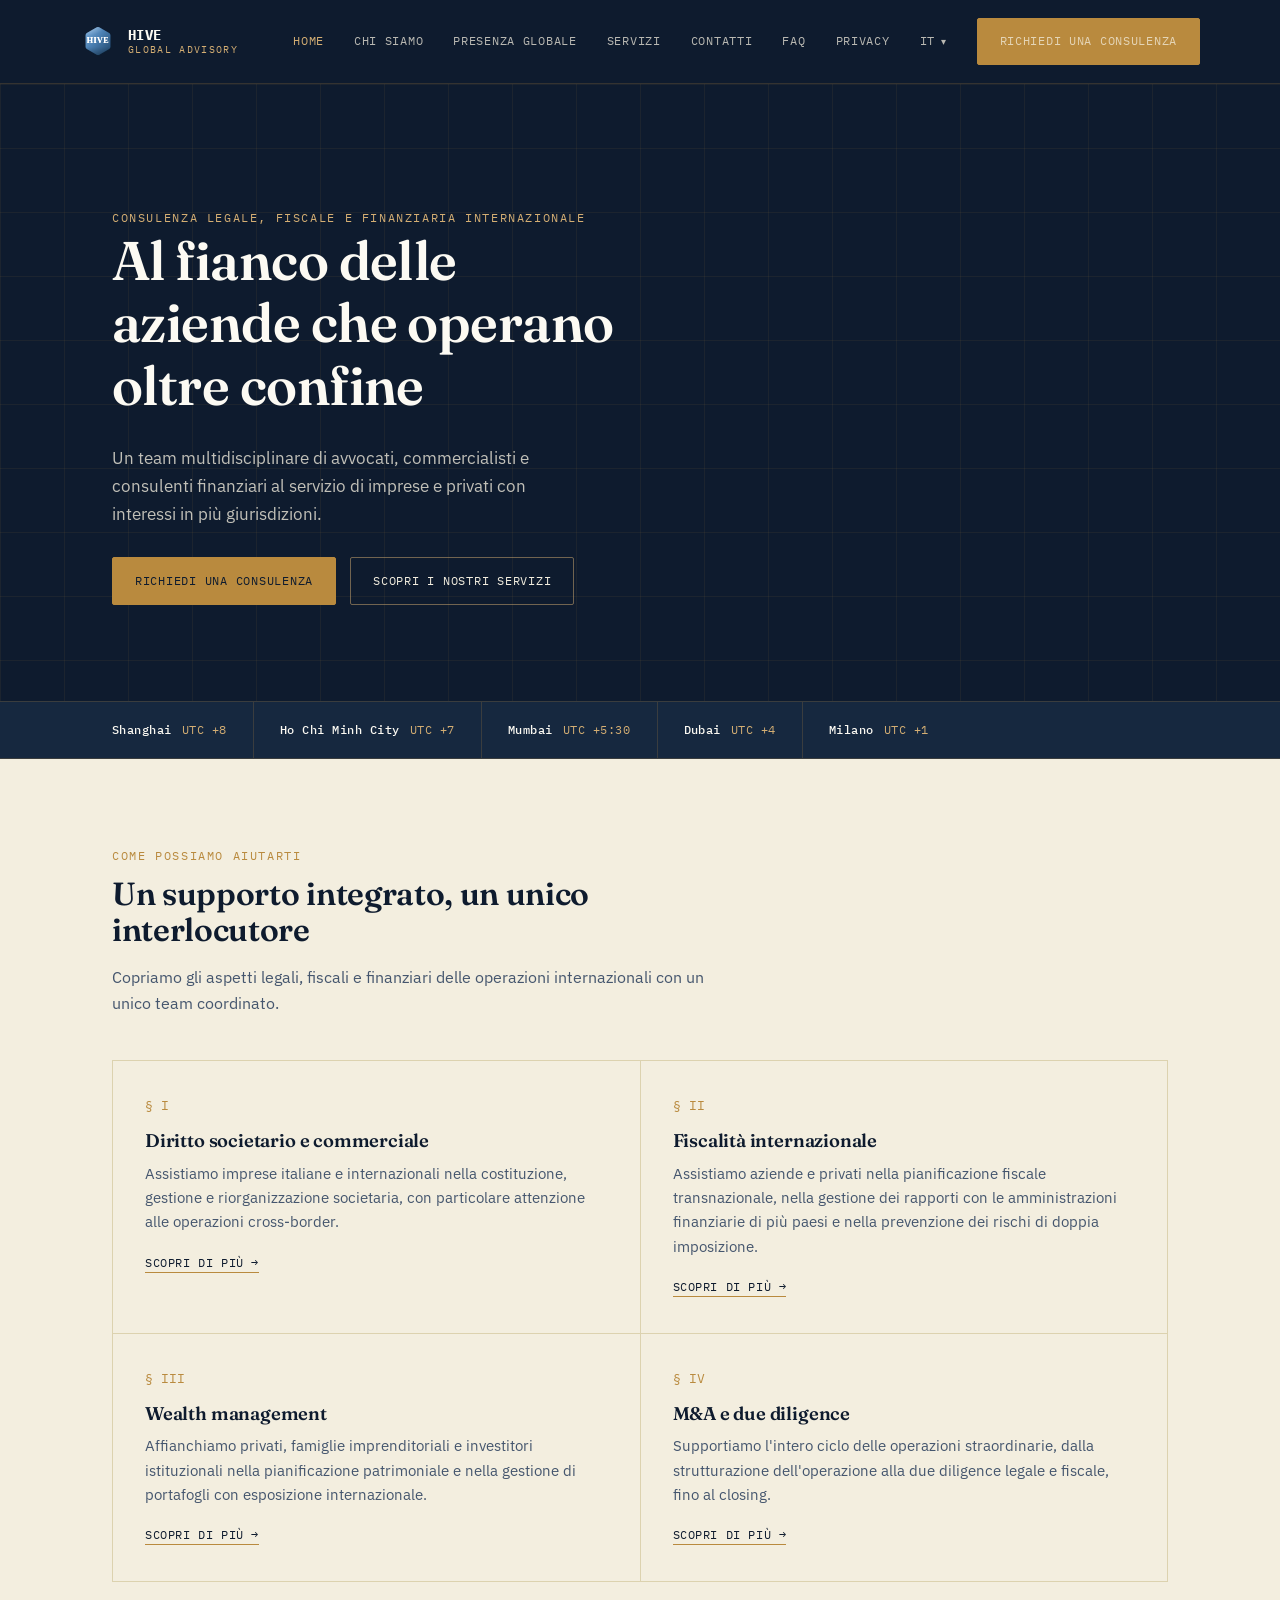
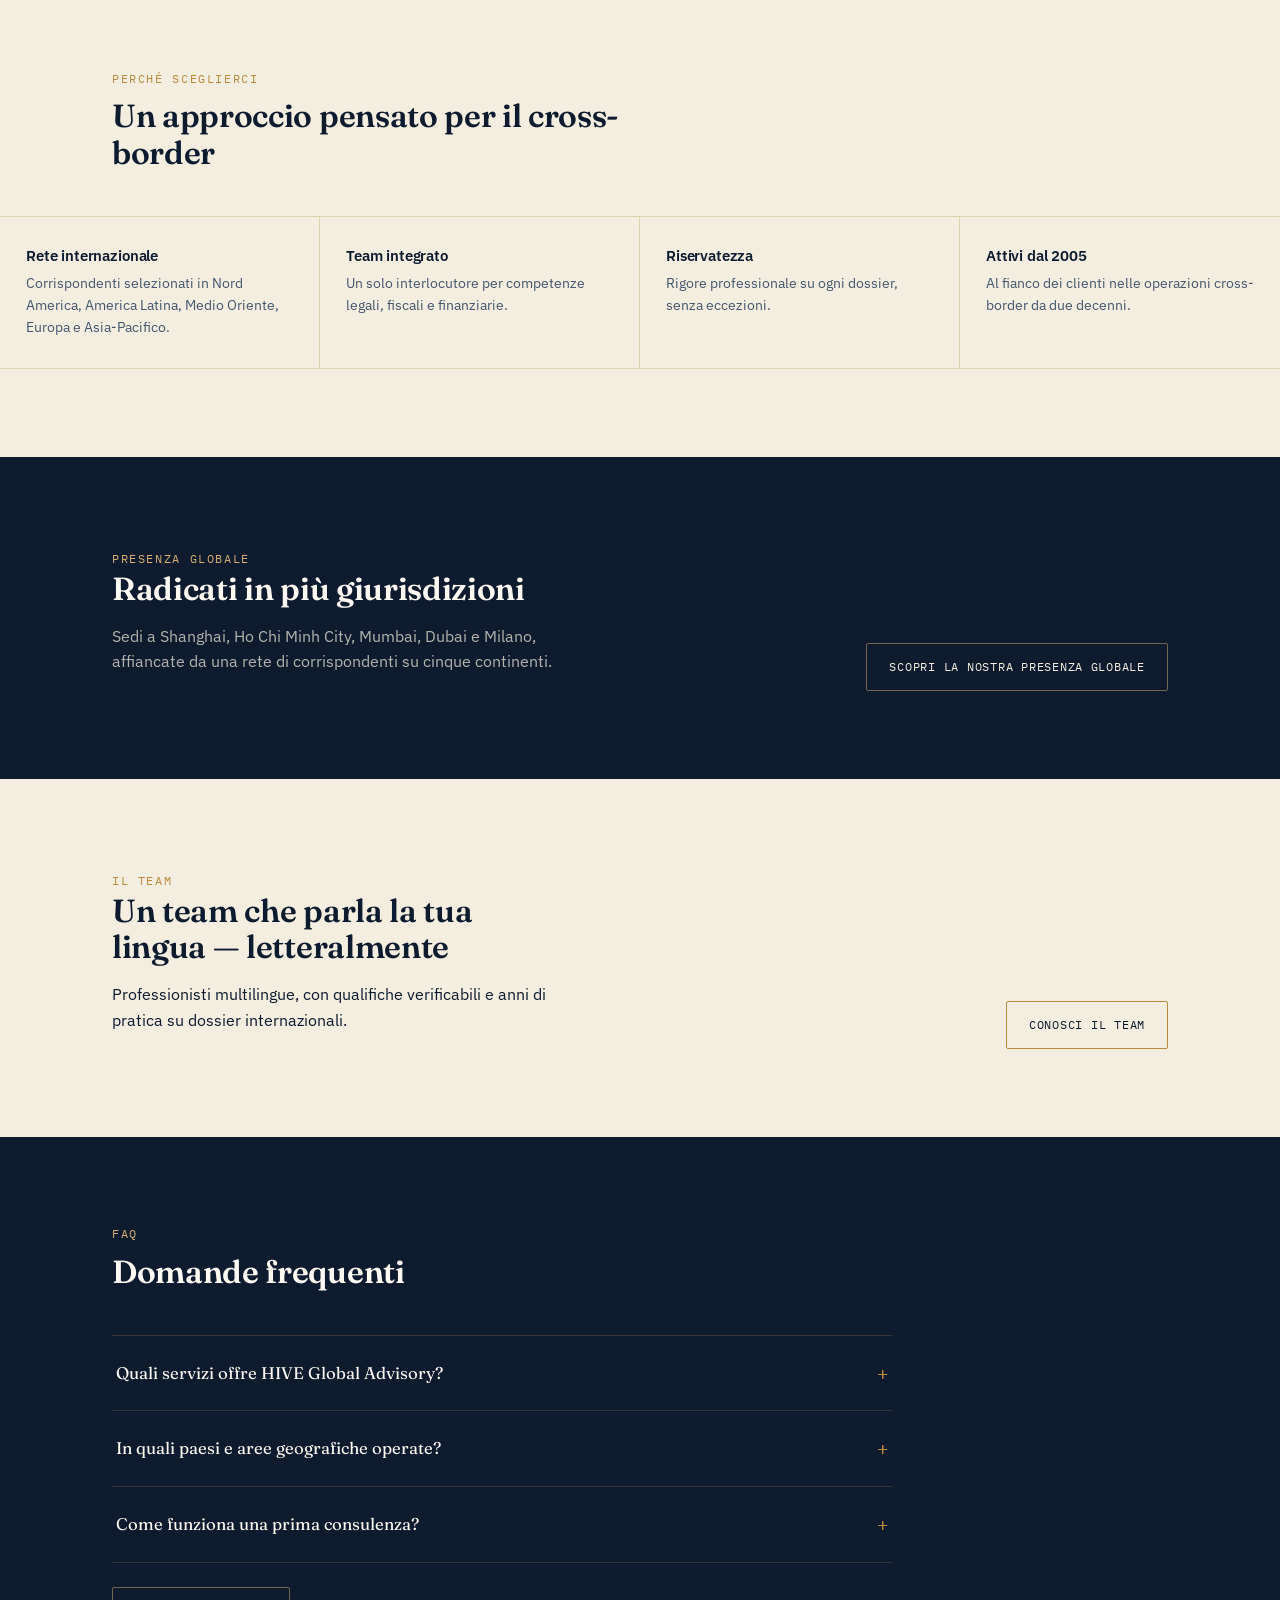
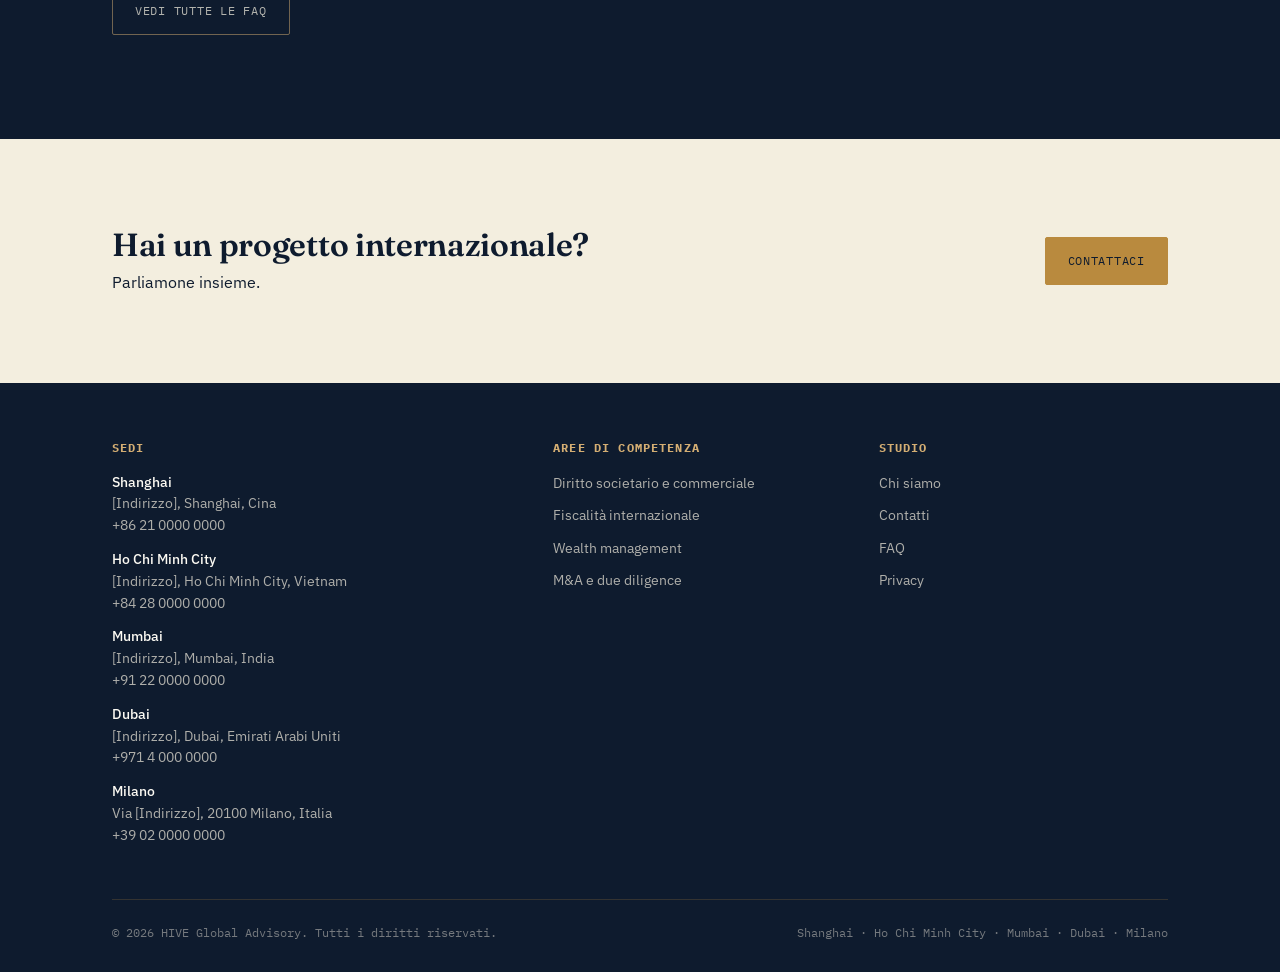
==== it/index.html @ 1e422303 "Add files via upload" ====
<!DOCTYPE html>
<html lang="it" dir="ltr">
<head>
<meta charset="UTF-8">
<meta name="viewport" content="width=device-width, initial-scale=1.0">
<title>HIVE Global Advisory — Consulenza legale, fiscale e finanziaria internazionale</title>
<meta name="description" content="Un team multidisciplinare di avvocati, commercialisti e consulenti finanziari al servizio di imprese e privati con interessi in più giurisdizioni.">
<link rel="alternate" hreflang="en" href="https://www.hiveglobaladvisory.example/en/index.html">
<link rel="alternate" hreflang="it" href="https://www.hiveglobaladvisory.example/it/index.html">
<link rel="alternate" hreflang="x-default" href="https://www.hiveglobaladvisory.example/en/index.html">
<link rel="preconnect" href="https://fonts.googleapis.com">
<link rel="preconnect" href="https://fonts.gstatic.com" crossorigin>
<link href="https://fonts.googleapis.com/css2?family=Fraunces:opsz,wght@9..144,500;9..144,600&family=IBM+Plex+Sans:wght@400;500;600&family=IBM+Plex+Mono:wght@400;500&display=swap" rel="stylesheet">
<link rel="stylesheet" href="../css/style.css">
</head>
<body>

<header class="site">
  <div class="wrap bar">
    <a href="index.html" class="mark">
      <img src="../assets/logo-mark.svg" alt="HIVE Global Advisory" width="36" height="36">
      <span class="wordmark"><b>HIVE</b><span>GLOBAL ADVISORY</span></span>
    </a>
    <input type="checkbox" id="nav-toggle">
    <label for="nav-toggle" class="nav-btn">Menu</label>
    <nav class="primary">
      <a href="index.html" aria-current="page">Home</a>
      <a href="about-us.html">Chi siamo</a>
      <a href="global-presence.html">Presenza globale</a>
      <a href="services.html">Servizi</a>
      <a href="contact-us.html">Contatti</a>
      <a href="faq.html">FAQ</a>
      <a href="privacy.html">Privacy</a>
      <details class="lang-switch">
        <summary>IT <span class="chev">▾</span></summary>
        <div class="lang-menu">
          <a href="../en/index.html">English</a>
          <a href="../it/index.html" aria-current="true">Italiano</a>
          <a class="soon" href="#" aria-disabled="true">Deutsch <span class="tag">presto</span></a>
          <a class="soon" href="#" aria-disabled="true">Français <span class="tag">presto</span></a>
          <a class="soon" href="#" aria-disabled="true">Español <span class="tag">presto</span></a>
          <a class="soon" href="#" aria-disabled="true">العربية <span class="tag">presto</span></a>
          <a class="soon" href="#" aria-disabled="true">Русский <span class="tag">presto</span></a>
        </div>
      </details>
      <a href="contact-us.html" class="btn btn-solid">Richiedi una consulenza</a>
    </nav>
  </div>
</header>

<section class="hero on-ink">
  <svg class="graticule" width="100%" height="100%" aria-hidden="true"><defs><pattern id="grid" width="64" height="64" patternUnits="userSpaceOnUse"><path d="M 64 0 L 0 0 0 64" fill="none" stroke="#B98A3E" stroke-width="0.5"/></pattern></defs><rect width="100%" height="100%" fill="url(#grid)"/></svg>
  <div class="wrap">
    <span class="eyebrow">Consulenza legale, fiscale e finanziaria internazionale</span>
    <h1>Al fianco delle aziende che operano oltre confine</h1>
    <p class="lede">Un team multidisciplinare di avvocati, commercialisti e consulenti finanziari al servizio di imprese e privati con interessi in più giurisdizioni.</p>
    <div class="cta-row">
      <a href="contact-us.html" class="btn btn-solid">Richiedi una consulenza</a>
      <a href="services.html" class="btn btn-ghost">Scopri i nostri servizi</a>
    </div>
  </div>
</section>
<div class="ticker on-ink">
  <div class="wrap">
    <span class="stop"><span class="city">Shanghai</span><span class="tz">UTC +8</span></span>
    <span class="stop"><span class="city">Ho Chi Minh City</span><span class="tz">UTC +7</span></span>
    <span class="stop"><span class="city">Mumbai</span><span class="tz">UTC +5:30</span></span>
    <span class="stop"><span class="city">Dubai</span><span class="tz">UTC +4</span></span>
    <span class="stop"><span class="city">Milano</span><span class="tz">UTC +1</span></span>
  </div>
</div>

<section>
  <div class="wrap">
    <div class="section-head">
      <span class="eyebrow">Come possiamo aiutarti</span>
      <h2>Un supporto integrato, un unico interlocutore</h2>
      <p>Copriamo gli aspetti legali, fiscali e finanziari delle operazioni internazionali con un unico team coordinato.</p>
    </div>
    <div class="articles">
      <div class="article">
        <span class="ref">§ I</span>
        <h3>Diritto societario e commerciale</h3>
        <p>Assistiamo imprese italiane e internazionali nella costituzione, gestione e riorganizzazione societaria, con particolare attenzione alle operazioni cross-border.</p>
        <a class="more" href="services.html#corporate">Scopri di più →</a>
      </div>
      <div class="article">
        <span class="ref">§ II</span>
        <h3>Fiscalità internazionale</h3>
        <p>Assistiamo aziende e privati nella pianificazione fiscale transnazionale, nella gestione dei rapporti con le amministrazioni finanziarie di più paesi e nella prevenzione dei rischi di doppia imposizione.</p>
        <a class="more" href="services.html#tax">Scopri di più →</a>
      </div>
      <div class="article">
        <span class="ref">§ III</span>
        <h3>Wealth management</h3>
        <p>Affianchiamo privati, famiglie imprenditoriali e investitori istituzionali nella pianificazione patrimoniale e nella gestione di portafogli con esposizione internazionale.</p>
        <a class="more" href="services.html#wealth">Scopri di più →</a>
      </div>
      <div class="article">
        <span class="ref">§ IV</span>
        <h3>M&amp;A e due diligence</h3>
        <p>Supportiamo l'intero ciclo delle operazioni straordinarie, dalla strutturazione dell'operazione alla due diligence legale e fiscale, fino al closing.</p>
        <a class="more" href="services.html#ma">Scopri di più →</a>
      </div>
    </div>
  </div>
</section>

<section style="padding-top:0;">
  <div class="wrap">
    <div class="section-head">
      <span class="eyebrow">Perché sceglierci</span>
      <h2>Un approccio pensato per il cross-border</h2>
    </div>
  </div>
  <div class="facts">
    <div class="fact"><h3>Rete internazionale</h3><p>Corrispondenti selezionati in Nord America, America Latina, Medio Oriente, Europa e Asia-Pacifico.</p></div>
    <div class="fact"><h3>Team integrato</h3><p>Un solo interlocutore per competenze legali, fiscali e finanziarie.</p></div>
    <div class="fact"><h3>Riservatezza</h3><p>Rigore professionale su ogni dossier, senza eccezioni.</p></div>
    <div class="fact"><h3>Attivi dal 2005</h3><p>Al fianco dei clienti nelle operazioni cross-border da due decenni.</p></div>
  </div>
</section>

<section class="on-ink">
  <div class="wrap team-split">
    <div class="copy">
      <span class="eyebrow">Presenza globale</span>
      <h2>Radicati in più giurisdizioni</h2>
      <p class="lede-sm">Sedi a Shanghai, Ho Chi Minh City, Mumbai, Dubai e Milano, affiancate da una rete di corrispondenti su cinque continenti.</p>
    </div>
    <a href="global-presence.html" class="btn btn-ghost">Scopri la nostra presenza globale</a>
  </div>
</section>

<section>
  <div class="wrap team-split">
    <div class="copy">
      <span class="eyebrow">Il team</span>
      <h2>Un team che parla la tua lingua — letteralmente</h2>
      <p>Professionisti multilingue, con qualifiche verificabili e anni di pratica su dossier internazionali.</p>
    </div>
    <a href="about-us.html" class="btn btn-ghost">Conosci il team</a>
  </div>
</section>

<section class="on-ink">
  <div class="wrap">
    <div class="section-head">
      <span class="eyebrow">FAQ</span>
      <h2>Domande frequenti</h2>
    </div>
    <div class="faq-list">
      <details class="faq-item">
        <summary>Quali servizi offre HIVE Global Advisory? <span class="plus">+</span></summary>
        <div class="answer">Offriamo una consulenza legale, fiscale e finanziaria integrata per aziende e privati con interessi internazionali, che copre diritto societario e commerciale, fiscalità internazionale, wealth management e M&amp;A/due diligence. Il nostro team coordina le diverse competenze per darti un unico punto di riferimento anche sui dossier più complessi.</div>
      </details>
      <details class="faq-item">
        <summary>In quali paesi e aree geografiche operate? <span class="plus">+</span></summary>
        <div class="answer">Operiamo direttamente dalle nostre sedi di Shanghai, Ho Chi Minh City, Mumbai, Dubai e Milano, e ci avvaliamo di una rete selezionata di corrispondenti in Nord America, America Latina, Medio Oriente, Europa e Asia-Pacifico. Trovi il quadro completo nella pagina Presenza globale.</div>
      </details>
      <details class="faq-item">
        <summary>Come funziona una prima consulenza? <span class="plus">+</span></summary>
        <div class="answer">Descrivi brevemente la tua esigenza tramite il modulo di contatto: un membro del nostro team ti risponderà entro 1-2 giorni lavorativi per fissare una prima chiamata conoscitiva, senza impegno.</div>
      </details>
    </div>
    <p style="margin-top:24px;"><a href="faq.html" class="btn btn-ghost">Vedi tutte le FAQ</a></p>
  </div>
</section>

<section class="cta-band">
  <div class="wrap">
    <div>
      <h2>Hai un progetto internazionale?</h2>
      <p style="margin:0;">Parliamone insieme.</p>
    </div>
    <a href="contact-us.html" class="btn btn-solid">Contattaci</a>
  </div>
</section>

<footer class="site">
  <div class="wrap">
    <div class="grid">
      <div>
        <h4>Sedi</h4>
        <div class="office"><span class="city">Shanghai</span><br>[Indirizzo], Shanghai, Cina<br>+86 21 0000 0000</div>
        <div class="office"><span class="city">Ho Chi Minh City</span><br>[Indirizzo], Ho Chi Minh City, Vietnam<br>+84 28 0000 0000</div>
        <div class="office"><span class="city">Mumbai</span><br>[Indirizzo], Mumbai, India<br>+91 22 0000 0000</div>
        <div class="office"><span class="city">Dubai</span><br>[Indirizzo], Dubai, Emirati Arabi Uniti<br>+971 4 000 0000</div>
        <div class="office"><span class="city">Milano</span><br>Via [Indirizzo], 20100 Milano, Italia<br>+39 02 0000 0000</div>
      </div>
      <div>
        <h4>Aree di competenza</h4>
        <ul>
          <li><a href="services.html#corporate">Diritto societario e commerciale</a></li>
          <li><a href="services.html#tax">Fiscalità internazionale</a></li>
          <li><a href="services.html#wealth">Wealth management</a></li>
          <li><a href="services.html#ma">M&amp;A e due diligence</a></li>
        </ul>
      </div>
      <div>
        <h4>Studio</h4>
        <ul>
          <li><a href="about-us.html">Chi siamo</a></li>
          <li><a href="contact-us.html">Contatti</a></li>
          <li><a href="faq.html">FAQ</a></li>
          <li><a href="privacy.html">Privacy</a></li>
        </ul>
      </div>
    </div>
    <div class="bottom">
      <span>&copy; <span id="year">2026</span> HIVE Global Advisory. Tutti i diritti riservati.</span>
      <span>Shanghai · Ho Chi Minh City · Mumbai · Dubai · Milano</span>
    </div>
  </div>
</footer>
<script src="../js/main.js"></script>
</body>
</html>
---- css/style.css ----
/* ===================================================================
   Studio & Partners — sistema di design "ink & brass"
   Palette ispirata alla cartografia storica: inchiostro notturno,
   carta pergamena, ottone invecchiato. Serif carattere + sans utility.
   =================================================================== */

:root{
  --ink: #0E1B2E;
  --ink-soft: #16283F;
  --ink-line: rgba(185, 138, 62, .22);
  --parchment: #F3EEDF;
  --parchment-line: #DCD2AF;
  --brass: #B98A3E;
  --brass-light: #D4AE73;
  --slate: #45566E;
  --slate-light: #6B7C95;
  --white: #FCFAF3;

  --font-display: "Fraunces", Georgia, serif;
  --font-body: "IBM Plex Sans", -apple-system, BlinkMacSystemFont, sans-serif;
  --font-mono: "IBM Plex Mono", ui-monospace, monospace;

  --max: 1120px;
  --radius: 2px;
}

*, *::before, *::after{ box-sizing: border-box; }
html{ scroll-behavior: smooth; }
@media (prefers-reduced-motion: reduce){
  html{ scroll-behavior: auto; }
  *{ animation-duration: .01ms !important; transition-duration: .01ms !important; }
}

body{
  margin: 0;
  background: var(--parchment);
  color: var(--ink);
  font-family: var(--font-body);
  font-size: 16px;
  line-height: 1.6;
  -webkit-font-smoothing: antialiased;
}

h1, h2, h3{
  font-family: var(--font-display);
  font-weight: 600;
  line-height: 1.15;
  margin: 0 0 .5em;
  letter-spacing: -.01em;
}
h1{ font-size: clamp(2.1rem, 4.4vw, 3.4rem); }
h2{ font-size: clamp(1.5rem, 2.6vw, 2rem); }
h3{ font-size: 1.15rem; }
p{ margin: 0 0 1em; }
a{ color: inherit; }

.eyebrow{
  font-family: var(--font-mono);
  font-size: .72rem;
  letter-spacing: .14em;
  text-transform: uppercase;
  color: var(--brass);
}

.wrap{ max-width: var(--max); margin: 0 auto; padding: 0 32px; }
@media (max-width: 640px){ .wrap{ padding: 0 20px; } }

section{ padding: 88px 0; }
@media (max-width: 640px){ section{ padding: 56px 0; } }

.on-ink{ background: var(--ink); color: var(--parchment); }
.on-ink .eyebrow{ color: var(--brass-light); }
.on-ink h1, .on-ink h2, .on-ink h3{ color: var(--white); }
.on-ink p{ color: rgba(243,238,223,.72); }

/* ---------- buttons ---------- */
.btn{
  display: inline-flex;
  align-items: center;
  gap: 8px;
  font-family: var(--font-mono);
  font-size: .78rem;
  letter-spacing: .06em;
  text-transform: uppercase;
  text-decoration: none;
  padding: 13px 22px;
  border-radius: var(--radius);
  border: 1px solid var(--brass);
  transition: background .15s ease, color .15s ease;
  cursor: pointer;
  background: none;
}
.btn-solid{ background: var(--brass); color: var(--ink); }
.btn-solid:hover{ background: var(--brass-light); }
.btn-ghost{ color: inherit; }
.btn-ghost:hover{ background: var(--ink-line); }
.on-ink .btn-ghost{ border-color: rgba(212,174,115,.5); }
.btn:focus-visible{ outline: 2px solid var(--brass); outline-offset: 3px; }

/* ---------- header ---------- */
header.site{
  position: sticky; top: 0; z-index: 50;
  background: var(--ink);
  border-bottom: 1px solid var(--ink-line);
}
header.site .bar{
  display: flex; align-items: center; justify-content: space-between;
  padding: 18px 0;
}
.mark{
  display: inline-flex; align-items: center; gap: 10px;
  font-family: var(--font-mono); font-size: .8rem; letter-spacing: .08em;
  color: var(--white); text-decoration: none;
}
.mark .box{
  width: 28px; height: 28px; border: 1px solid var(--brass);
  display: flex; align-items: center; justify-content: center;
  font-family: var(--font-display); font-size: .85rem; color: var(--brass-light);
}
nav.primary{ display: flex; align-items: center; gap: 30px; }
nav.primary a{
  font-family: var(--font-mono); font-size: .74rem; letter-spacing: .06em;
  text-transform: uppercase; text-decoration: none; color: rgba(243,238,223,.75);
}
nav.primary a:hover, nav.primary a[aria-current="page"]{ color: var(--brass-light); }
.lang{ color: rgba(243,238,223,.45) !important; }
#nav-toggle{ display: none; }
.nav-btn{ display: none; }
@media (max-width: 860px){
  nav.primary{
    position: absolute; top: 100%; left: 0; right: 0;
    background: var(--ink); flex-direction: column; align-items: flex-start;
    gap: 18px; padding: 22px 20px 26px; border-bottom: 1px solid var(--ink-line);
    display: none;
  }
  #nav-toggle:checked ~ nav.primary{ display: flex; }
  .nav-btn{
    display: inline-flex; background: none; border: 1px solid var(--ink-line);
    color: var(--white); font-family: var(--font-mono); font-size: .8rem;
    padding: 8px 12px; cursor: pointer;
  }
}

/* ---------- hero ---------- */
.hero{
  position: relative; overflow: hidden;
  padding: 120px 0 96px;
}
.hero .graticule{
  position: absolute; inset: 0; opacity: .35; pointer-events: none;
}
.hero .wrap{ position: relative; }
.hero h1{ max-width: 15ch; }
.hero .lede{ max-width: 46ch; font-size: 1.08rem; color: rgba(243,238,223,.78); }
.hero .cta-row{ display: flex; gap: 14px; flex-wrap: wrap; margin-top: 30px; }

/* ---------- timezone ticker (signature element) ---------- */
.ticker{
  background: var(--ink-soft); border-top: 1px solid var(--ink-line);
  border-bottom: 1px solid var(--ink-line);
}
.ticker .wrap{
  display: flex; flex-wrap: wrap; gap: 0;
}
.ticker .stop{
  font-family: var(--font-mono); font-size: .78rem; letter-spacing: .04em;
  color: rgba(243,238,223,.8);
  padding: 18px 26px 18px 0; margin-right: 26px;
  border-right: 1px solid var(--ink-line);
  display: flex; align-items: baseline; gap: 10px;
}
.ticker .stop:last-child{ border-right: none; }
.ticker .stop .city{ color: var(--white); font-weight: 500; }
.ticker .stop .tz{ color: var(--brass-light); }

/* ---------- section headers ---------- */
.section-head{ max-width: 60ch; margin-bottom: 44px; }
.section-head .eyebrow{ display: block; margin-bottom: 10px; }
.section-head p{ color: var(--slate); }

/* ---------- practice areas (§) ---------- */
.articles{ display: grid; grid-template-columns: repeat(2, 1fr); gap: 1px; background: var(--parchment-line); border: 1px solid var(--parchment-line); }
@media (max-width: 760px){ .articles{ grid-template-columns: 1fr; } }
.article{ background: var(--parchment); padding: 34px 32px; }
.article .ref{ font-family: var(--font-mono); color: var(--brass); font-size: .82rem; margin-bottom: 14px; display: block; }
.article p{ color: var(--slate); font-size: .95rem; }
.article ul{ list-style: none; margin: 14px 0 18px; padding: 0; }
.article li{ font-size: .88rem; color: var(--slate); padding: 6px 0; border-top: 1px solid var(--parchment-line); }
.article li:first-child{ border-top: none; }
.article a.more{ font-family: var(--font-mono); font-size: .74rem; letter-spacing: .05em; text-transform: uppercase; color: var(--ink); text-decoration: none; border-bottom: 1px solid var(--brass); padding-bottom: 2px; }

/* ---------- why-us divided row ---------- */
.facts{ display: grid; grid-template-columns: repeat(4, 1fr); border-top: 1px solid var(--parchment-line); border-bottom: 1px solid var(--parchment-line); }
@media (max-width: 760px){ .facts{ grid-template-columns: repeat(2, 1fr); } }
.fact{ padding: 30px 26px; border-right: 1px solid var(--parchment-line); }
.fact:last-child{ border-right: none; }
.fact h3{ font-family: var(--font-body); font-size: .95rem; font-weight: 600; margin-bottom: 8px; }
.fact p{ font-size: .86rem; color: var(--slate); margin: 0; }

/* ---------- insights / gazette list ---------- */
.gazette{ border-top: 1px solid var(--parchment-line); }
.gazette-item{ display: flex; gap: 26px; padding: 22px 0; border-bottom: 1px solid var(--parchment-line); align-items: baseline; flex-wrap: wrap; }
.gazette-item .tag{ font-family: var(--font-mono); font-size: .72rem; color: var(--brass); letter-spacing: .05em; text-transform: uppercase; width: 110px; flex-shrink: 0; }
.gazette-item .headline{ font-family: var(--font-display); font-size: 1.05rem; flex: 1; min-width: 220px; }
.gazette-item .date{ font-family: var(--font-mono); font-size: .74rem; color: var(--slate-light); }

/* ---------- team teaser ---------- */
.team-split{ display: flex; justify-content: space-between; align-items: flex-end; gap: 30px; flex-wrap: wrap; }
.team-split .copy{ max-width: 44ch; }

/* ---------- cta band ---------- */
.cta-band{ text-align: left; }
.cta-band .wrap{ display: flex; justify-content: space-between; align-items: center; gap: 30px; flex-wrap: wrap; }
.cta-band h2{ margin-bottom: 6px; }

/* ---------- cards (generic parchment card on ink) ---------- */
.card{ background: var(--white); color: var(--ink); padding: 28px; border: 1px solid var(--parchment-line); }

/* ---------- footer ---------- */
footer.site{ background: var(--ink); color: rgba(243,238,223,.7); padding: 56px 0 30px; }
footer.site .grid{ display: grid; grid-template-columns: 1.4fr 1fr 1fr; gap: 36px; padding-bottom: 40px; border-bottom: 1px solid var(--ink-line); }
@media (max-width: 760px){ footer.site .grid{ grid-template-columns: 1fr; } }
footer.site h4{ font-family: var(--font-mono); font-size: .72rem; letter-spacing: .1em; text-transform: uppercase; color: var(--brass-light); margin: 0 0 14px; }
footer.site .office{ font-size: .88rem; margin-bottom: 12px; line-height: 1.55; }
footer.site .office .city{ color: var(--white); font-weight: 500; }
footer.site a{ text-decoration: none; color: inherit; }
footer.site ul{ list-style: none; margin: 0; padding: 0; }
footer.site li{ margin-bottom: 10px; font-size: .88rem; }
footer.site .bottom{ display: flex; justify-content: space-between; align-items: center; gap: 16px; flex-wrap: wrap; padding-top: 24px; font-family: var(--font-mono); font-size: .72rem; color: rgba(243,238,223,.45); }

/* ---------- generic page hero (subpages) ---------- */
.page-hero{ padding: 76px 0 60px; }
.page-hero .eyebrow{ margin-bottom: 14px; display: block; }

/* ---------- form ---------- */
form.contact{ display: grid; grid-template-columns: 1fr 1fr; gap: 18px; max-width: 720px; }
form.contact .full{ grid-column: 1 / -1; }
@media (max-width: 640px){ form.contact{ grid-template-columns: 1fr; } }
form.contact label{ display: block; font-family: var(--font-mono); font-size: .72rem; text-transform: uppercase; letter-spacing: .06em; color: var(--slate); margin-bottom: 8px; }
form.contact input, form.contact select, form.contact textarea{
  width: 100%; font-family: var(--font-body); font-size: .95rem; color: var(--ink);
  background: var(--white); border: 1px solid var(--parchment-line); border-radius: var(--radius);
  padding: 11px 13px;
}
form.contact input:focus, form.contact select:focus, form.contact textarea:focus{
  outline: 2px solid var(--brass); outline-offset: 1px; border-color: var(--brass);
}
form.contact textarea{ min-height: 130px; resize: vertical; }
.form-note{ font-size: .8rem; color: var(--slate-light); margin-top: 14px; }

/* ---------- offices list on contact page ---------- */
.offices{ display: grid; grid-template-columns: repeat(3, 1fr); gap: 1px; background: var(--parchment-line); border: 1px solid var(--parchment-line); margin-top: 20px; }
@media (max-width: 760px){ .offices{ grid-template-columns: 1fr; } }
.office-card{ background: var(--parchment); padding: 26px; }
.office-card .city{ font-family: var(--font-display); font-size: 1.15rem; margin-bottom: 10px; }
.office-card p{ font-size: .88rem; color: var(--slate); margin: 0 0 4px; }

/* ---------- simple legal stub page ---------- */
.legal-body{ max-width: 68ch; }
.legal-body h2{ margin-top: 1.4em; }
.legal-body p{ color: var(--slate); }
.legal-notice{ background: var(--white); border: 1px solid var(--parchment-line); padding: 20px 24px; font-size: .9rem; color: var(--slate); margin-bottom: 40px; }

/* ===================================================================
   Estensioni: brand HIVE, selettore lingua, accordion FAQ, globo
   =================================================================== */

/* ---------- brand mark (logo + wordmark in header) ---------- */
.mark{ gap: 12px; }
.mark img{ display:block; width:36px; height:36px; }
.mark .wordmark{ display:flex; flex-direction:column; line-height:1.15; }
.mark .wordmark b{ font-size:.86rem; letter-spacing:.03em; }
.mark .wordmark span{ font-size:.6rem; letter-spacing:.14em; color: var(--brass-light); }

/* ---------- language switcher ---------- */
details.lang-switch{ position: relative; }
details.lang-switch summary{
  list-style: none; cursor: pointer;
  font-family: var(--font-mono); font-size: .74rem; letter-spacing: .06em; text-transform: uppercase;
  color: rgba(243,238,223,.75); display: flex; align-items: center; gap: 6px;
}
details.lang-switch summary::-webkit-details-marker{ display:none; }
details.lang-switch summary .chev{ font-size: .6rem; }
details.lang-switch[open] summary{ color: var(--brass-light); }
.lang-menu{
  position: absolute; top: calc(100% + 14px); right: 0; z-index: 60;
  background: var(--ink-soft); border: 1px solid var(--ink-line);
  min-width: 190px; padding: 6px 0;
}
.lang-menu a{
  display: flex; justify-content: space-between; align-items: center; gap: 10px;
  padding: 9px 16px; font-family: var(--font-body); font-size: .86rem;
  text-decoration: none; color: var(--parchment);
}
.lang-menu a:hover{ background: var(--ink-line); }
.lang-menu a[aria-current="true"]{ color: var(--brass-light); }
.lang-menu a.soon{ color: rgba(243,238,223,.4); pointer-events: none; }
.lang-menu .tag{
  font-family: var(--font-mono); font-size: .6rem; letter-spacing: .04em; text-transform: uppercase;
  border: 1px solid rgba(243,238,223,.25); padding: 1px 6px; border-radius: 2px;
}
@media (max-width: 860px){
  details.lang-switch{ order: 1; }
  .lang-menu{ right: auto; left: 0; }
}

/* ---------- FAQ accordion ---------- */
.faq-list{ border-top: 1px solid var(--parchment-line); max-width: 78ch; }
.faq-item{ border-bottom: 1px solid var(--parchment-line); }
.faq-item summary{
  list-style: none; cursor: pointer; padding: 22px 4px;
  display: flex; justify-content: space-between; align-items: center; gap: 20px;
  font-family: var(--font-display); font-size: 1.05rem; color: var(--ink);
}
.faq-item summary::-webkit-details-marker{ display:none; }
.faq-item summary .plus{ font-family: var(--font-mono); color: var(--brass); font-size: 1.2rem; flex-shrink:0; transition: transform .15s ease; }
.faq-item[open] summary .plus{ transform: rotate(45deg); }
.faq-item .answer{ padding: 0 4px 24px; max-width: 64ch; color: var(--slate); font-size: .95rem; line-height: 1.65; }
.faq-item .answer .note{ display:block; margin-top:8px; font-size:.82rem; color: var(--slate-light); }

/* ---------- globe illustration ---------- */
.globe-wrap{ display:flex; justify-content:center; padding: 10px 0 30px; }
.globe{ width: min(420px, 90%); height: auto; }
.globe .rim{ fill:none; stroke: var(--brass); stroke-width: 1; opacity:.55; }
.globe .meridian{ fill:none; stroke: var(--brass); stroke-width: .75; opacity:.4; }
.globe .pin{ fill: var(--brass-light); }
.globe .pin-ring{ fill:none; stroke: var(--brass-light); stroke-width: 1; opacity:.5; }
.globe text{ font-family: var(--font-mono); font-size: 10px; fill: rgba(243,238,223,.8); }

/* ---------- region grid (correspondent network) ---------- */
.regions{ display:grid; grid-template-columns:repeat(auto-fit, minmax(190px,1fr)); gap:1px; background:var(--parchment-line); border:1px solid var(--parchment-line); margin-top:20px; }
.region-card{ background:var(--parchment); padding:22px 24px; }
.region-card h3{ font-size:1rem; margin-bottom:6px; }
.region-card p{ font-size:.86rem; color:var(--slate); margin:0; }

/* ---------- hero background motif (reused across inner pages) ---------- */
.page-hero.motif{ position:relative; overflow:hidden; }
.page-hero.motif svg.bg{ position:absolute; inset:0; opacity:.35; pointer-events:none; }
.page-hero.motif .wrap{ position:relative; }

/* ---------- small helper ---------- */
.lede-sm{ max-width:50ch; color:rgba(243,238,223,.78); }

/* ---------- faq on dark section (home teaser) ---------- */
.on-ink .faq-list{ border-top-color: var(--ink-line); }
.on-ink .faq-item{ border-bottom-color: var(--ink-line); }
.on-ink .faq-item summary{ color: var(--white); }
.on-ink .faq-item .answer{ color: rgba(243,238,223,.78); }
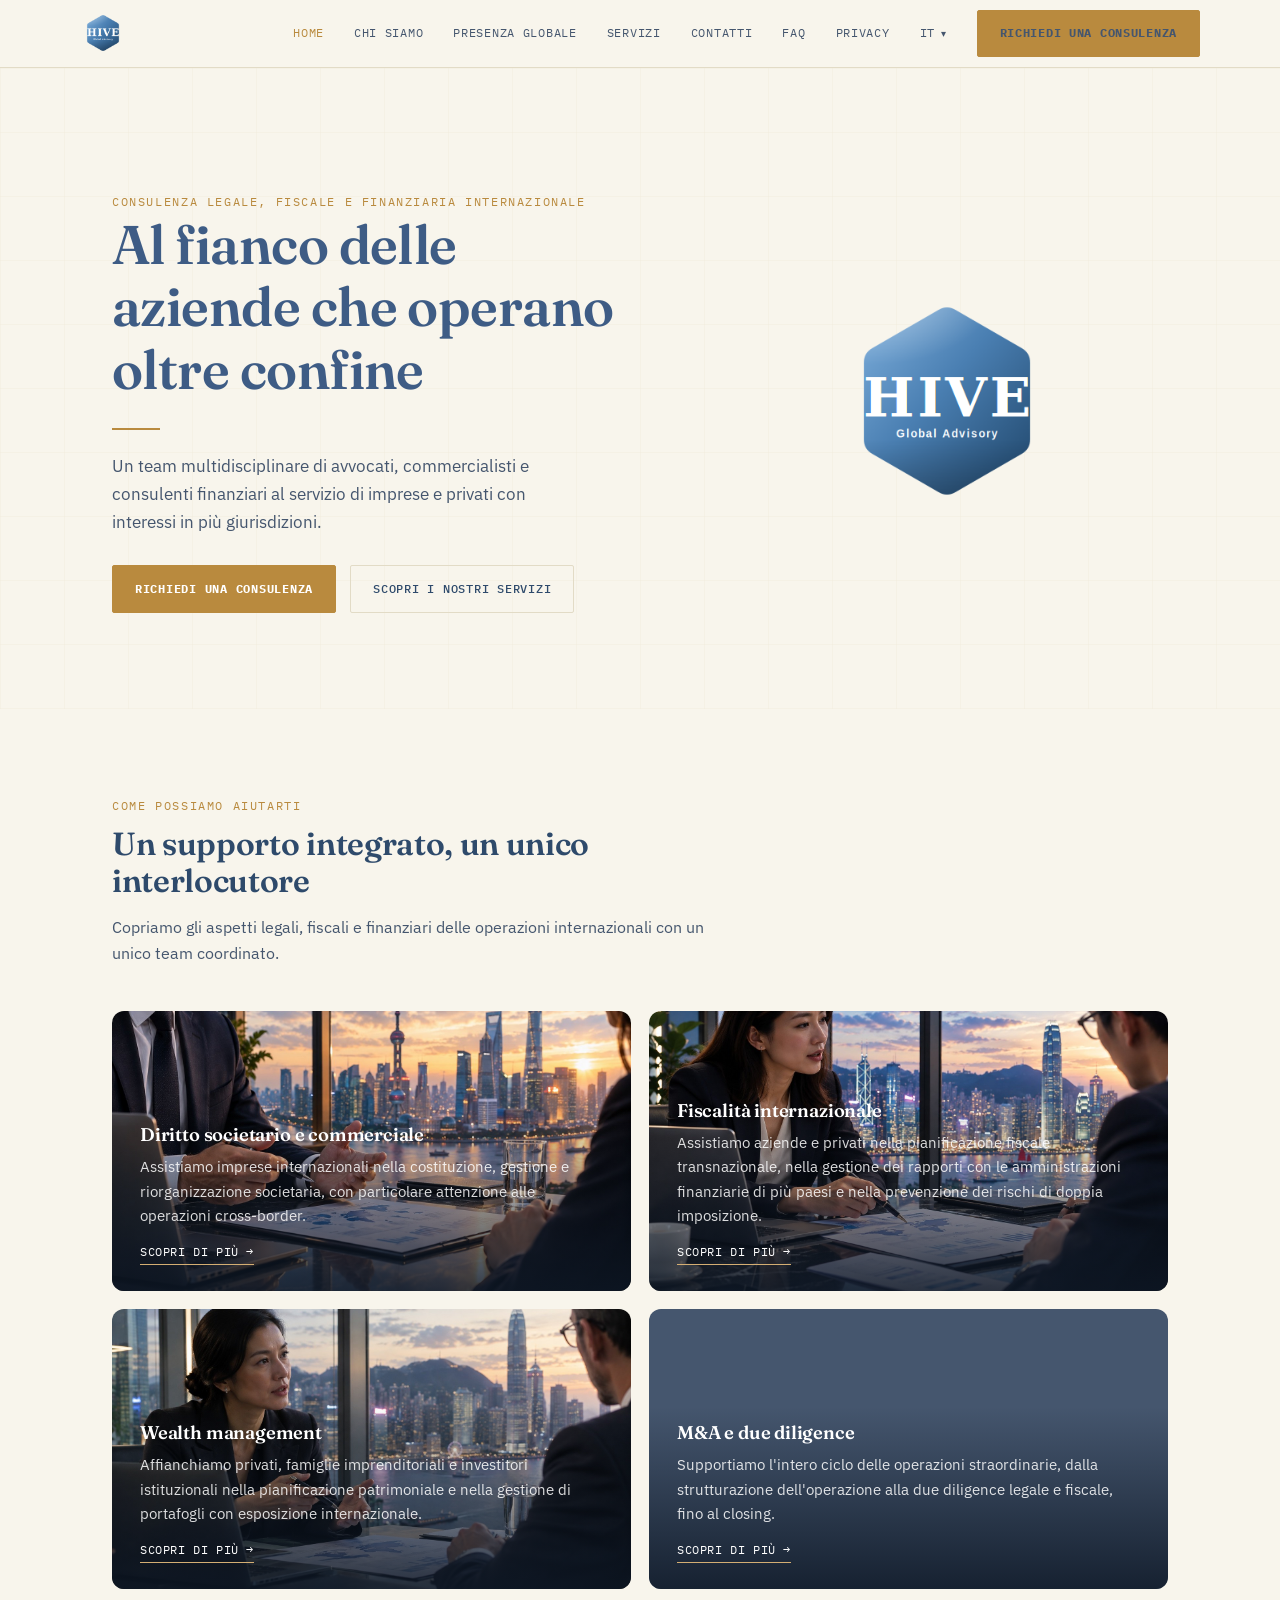
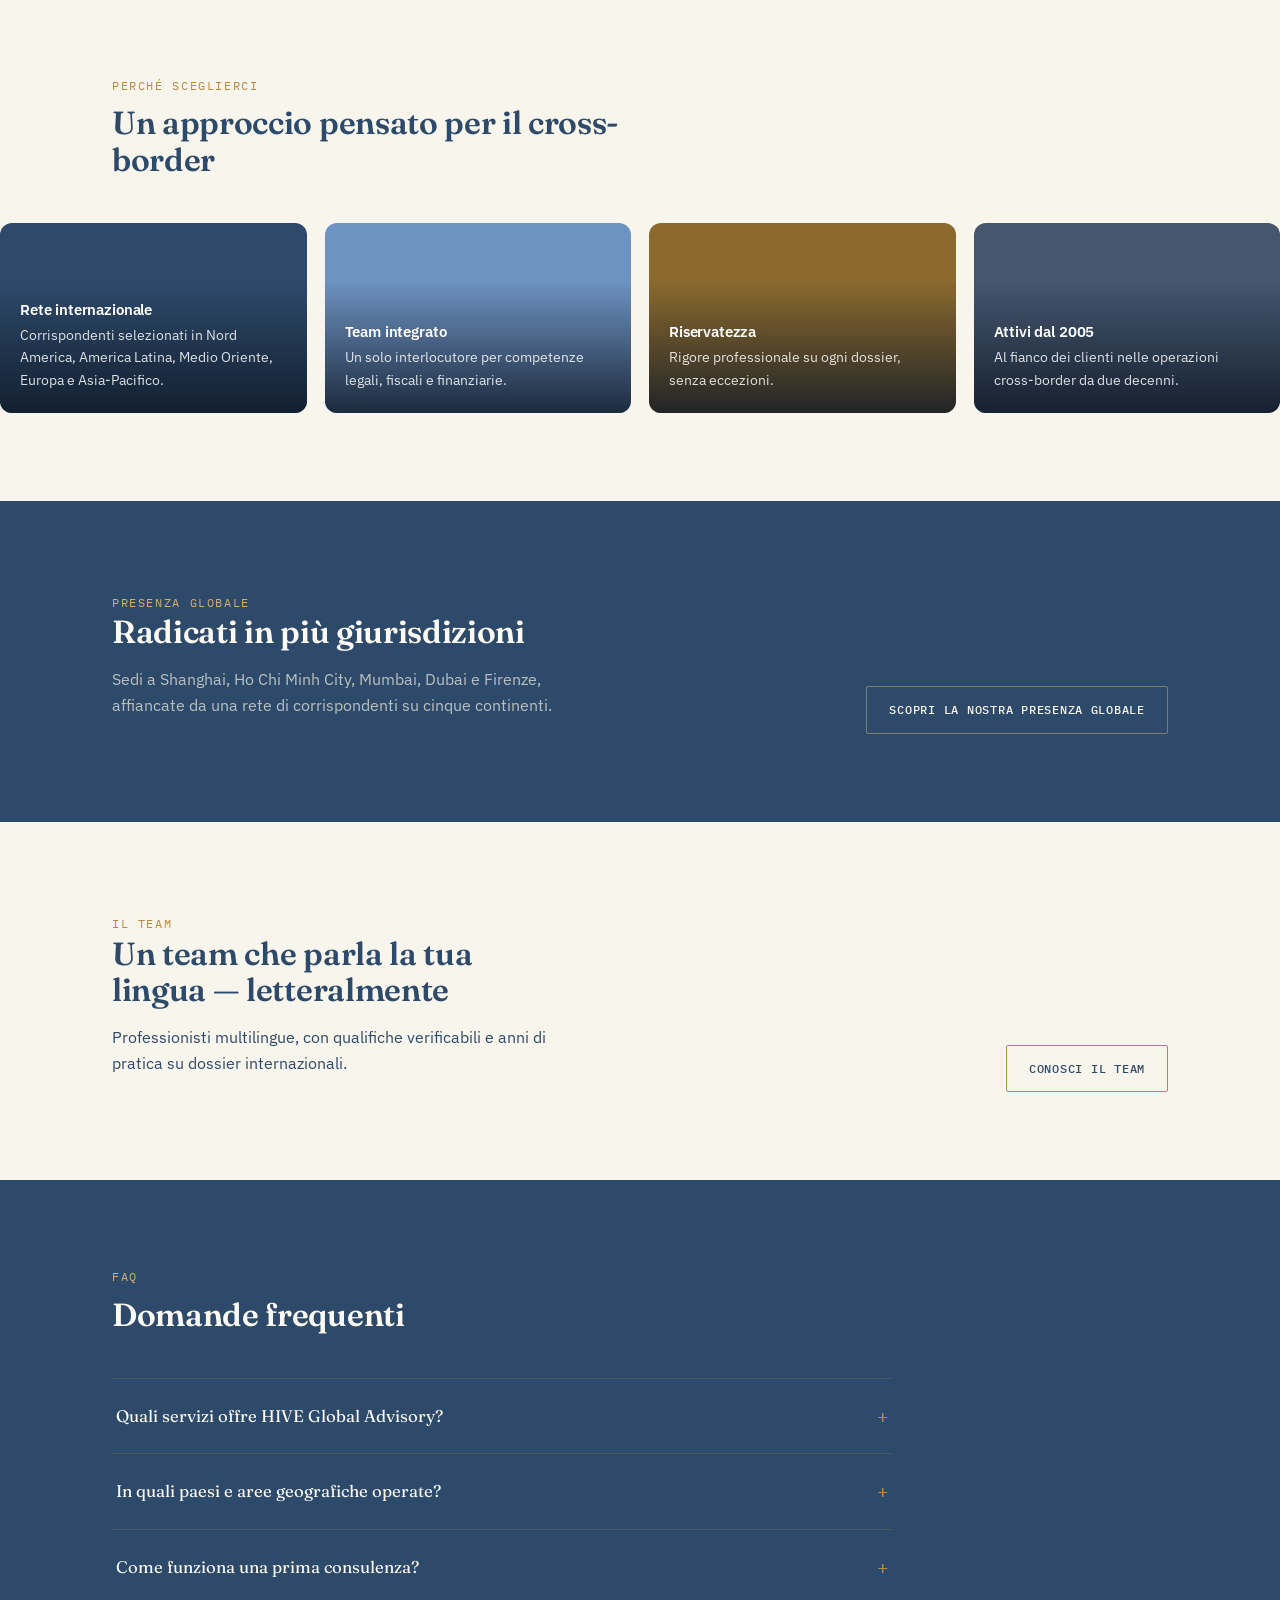
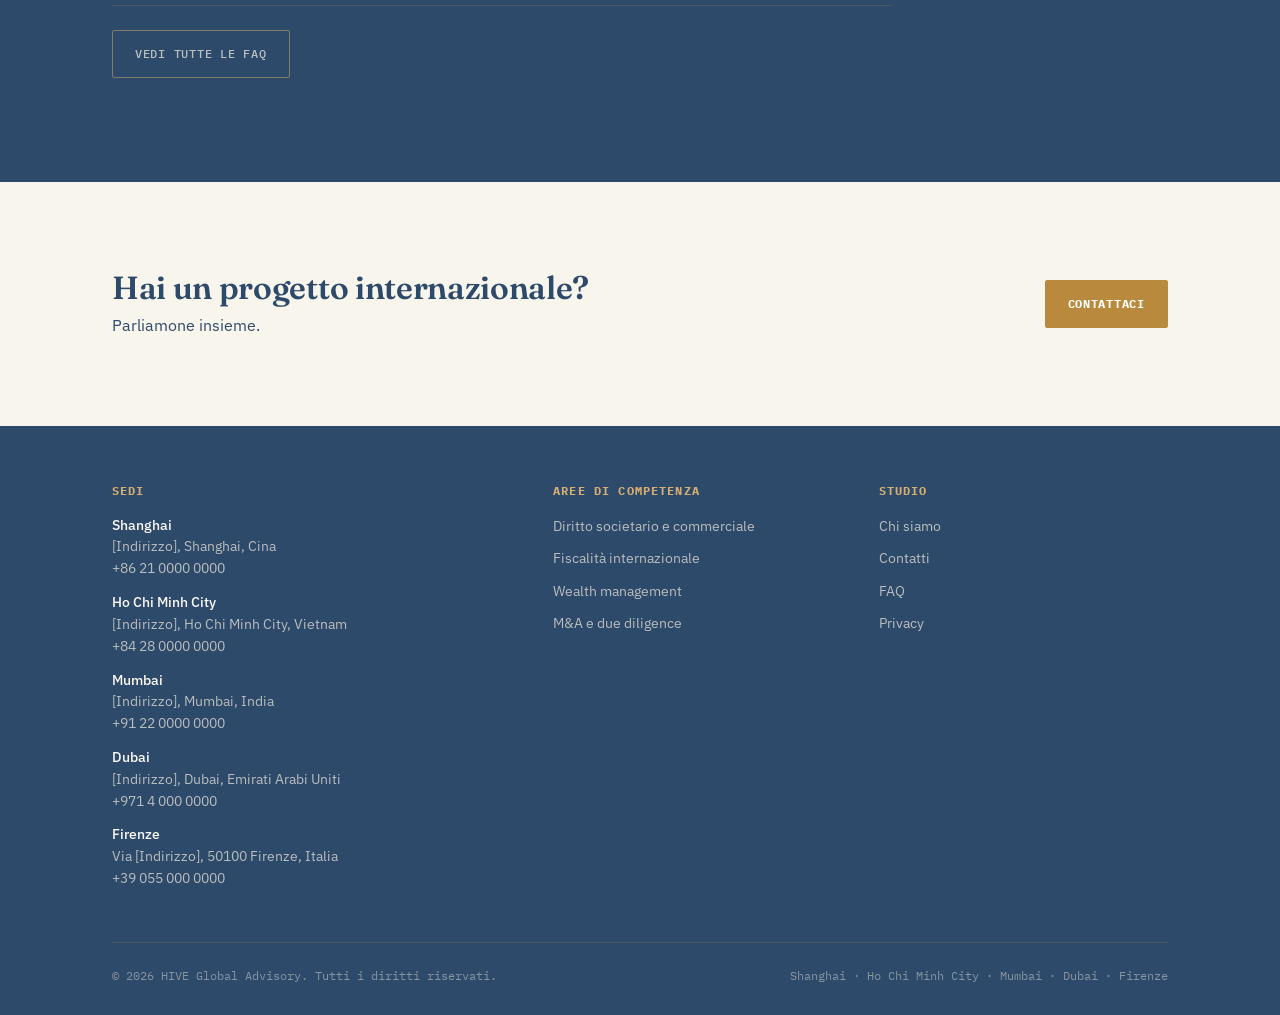
==== commit aba790c9: "Add files via upload" ====
--- a/it/index.html
+++ b/it/index.html
@@ -5,12 +5,26 @@
 <meta name="viewport" content="width=device-width, initial-scale=1.0">
 <title>HIVE Global Advisory — Consulenza legale, fiscale e finanziaria internazionale</title>
 <meta name="description" content="Un team multidisciplinare di avvocati, commercialisti e consulenti finanziari al servizio di imprese e privati con interessi in più giurisdizioni.">
-<link rel="alternate" hreflang="en" href="https://www.hiveglobaladvisory.example/en/index.html">
-<link rel="alternate" hreflang="it" href="https://www.hiveglobaladvisory.example/it/index.html">
-<link rel="alternate" hreflang="x-default" href="https://www.hiveglobaladvisory.example/en/index.html">
+<link rel="canonical" href="https://hiveglobaladvisory.com/it/index.html">
+<link rel="alternate" hreflang="en" href="https://hiveglobaladvisory.com/en/index.html">
+<link rel="alternate" hreflang="it" href="https://hiveglobaladvisory.com/it/index.html">
+<link rel="alternate" hreflang="x-default" href="https://hiveglobaladvisory.com/en/index.html">
+<meta property="og:type" content="website">
+<meta property="og:site_name" content="HIVE Global Advisory">
+<meta property="og:locale" content="it_IT">
+<meta property="og:title" content="HIVE Global Advisory — Consulenza legale, fiscale e finanziaria internazionale">
+<meta property="og:description" content="Un team multidisciplinare di avvocati, commercialisti e consulenti finanziari al servizio di imprese e privati con interessi in più giurisdizioni.">
+<meta property="og:url" content="https://hiveglobaladvisory.com/it/index.html">
+<meta property="og:image" content="https://hiveglobaladvisory.com/assets/og-image.png">
+<meta name="twitter:card" content="summary_large_image">
+<meta name="twitter:title" content="HIVE Global Advisory — Consulenza legale, fiscale e finanziaria internazionale">
+<meta name="twitter:description" content="Un team multidisciplinare di avvocati, commercialisti e consulenti finanziari al servizio di imprese e privati con interessi in più giurisdizioni.">
+<meta name="twitter:image" content="https://hiveglobaladvisory.com/assets/og-image.png">
+<link rel="icon" href="../assets/logo-mark.svg" type="image/svg+xml">
+<link rel="icon" href="../assets/favicon.png" sizes="any">
 <link rel="preconnect" href="https://fonts.googleapis.com">
 <link rel="preconnect" href="https://fonts.gstatic.com" crossorigin>
-<link href="https://fonts.googleapis.com/css2?family=Fraunces:opsz,wght@9..144,500;9..144,600&family=IBM+Plex+Sans:wght@400;500;600&family=IBM+Plex+Mono:wght@400;500&display=swap" rel="stylesheet">
+<link href="https://fonts.googleapis.com/css2?family=Fraunces:opsz,wght@9..144,500;9..144,600&family=IBM+Plex+Sans:wght@400;500;600&family=IBM+Plex+Mono:wght@400;500;700&display=swap" rel="stylesheet">
 <link rel="stylesheet" href="../css/style.css">
 </head>
 <body>
@@ -18,8 +32,7 @@
 <header class="site">
   <div class="wrap bar">
     <a href="index.html" class="mark">
-      <img src="../assets/logo-mark.svg" alt="HIVE Global Advisory" width="36" height="36">
-      <span class="wordmark"><b>HIVE</b><span>GLOBAL ADVISORY</span></span>
+      <img src="../assets/logo-full.png" alt="HIVE Global Advisory">
     </a>
     <input type="checkbox" id="nav-toggle">
     <label for="nav-toggle" class="nav-btn">Menu</label>
@@ -48,27 +61,24 @@
   </div>
 </header>
 
-<section class="hero on-ink">
+<section class="hero">
   <svg class="graticule" width="100%" height="100%" aria-hidden="true"><defs><pattern id="grid" width="64" height="64" patternUnits="userSpaceOnUse"><path d="M 64 0 L 0 0 0 64" fill="none" stroke="#B98A3E" stroke-width="0.5"/></pattern></defs><rect width="100%" height="100%" fill="url(#grid)"/></svg>
-  <div class="wrap">
-    <span class="eyebrow">Consulenza legale, fiscale e finanziaria internazionale</span>
-    <h1>Al fianco delle aziende che operano oltre confine</h1>
-    <p class="lede">Un team multidisciplinare di avvocati, commercialisti e consulenti finanziari al servizio di imprese e privati con interessi in più giurisdizioni.</p>
-    <div class="cta-row">
-      <a href="contact-us.html" class="btn btn-solid">Richiedi una consulenza</a>
-      <a href="services.html" class="btn btn-ghost">Scopri i nostri servizi</a>
-    </div>
-  </div>
-</section>
-<div class="ticker on-ink">
-  <div class="wrap">
-    <span class="stop"><span class="city">Shanghai</span><span class="tz">UTC +8</span></span>
-    <span class="stop"><span class="city">Ho Chi Minh City</span><span class="tz">UTC +7</span></span>
-    <span class="stop"><span class="city">Mumbai</span><span class="tz">UTC +5:30</span></span>
-    <span class="stop"><span class="city">Dubai</span><span class="tz">UTC +4</span></span>
-    <span class="stop"><span class="city">Milano</span><span class="tz">UTC +1</span></span>
-  </div>
-</div>
+  <div class="wrap hero-grid">
+    <div class="hero-copy">
+      <span class="eyebrow">Consulenza legale, fiscale e finanziaria internazionale</span>
+      <h1>Al fianco delle aziende che operano oltre confine</h1>
+      <div class="rule"></div>
+      <p class="lede">Un team multidisciplinare di avvocati, commercialisti e consulenti finanziari al servizio di imprese e privati con interessi in più giurisdizioni.</p>
+      <div class="cta-row">
+        <a href="contact-us.html" class="btn btn-solid">Richiedi una consulenza</a>
+        <a href="services.html" class="btn btn-ghost">Scopri i nostri servizi</a>
+      </div>
+    </div>
+    <div class="hero-logo">
+      <img src="../assets/logo-full.png" alt="HIVE Global Advisory" width="240" height="240">
+    </div>
+  </div>
+</section>
 
 <section>
   <div class="wrap">
@@ -78,26 +88,22 @@
       <p>Copriamo gli aspetti legali, fiscali e finanziari delle operazioni internazionali con un unico team coordinato.</p>
     </div>
     <div class="articles">
-      <div class="article">
-        <span class="ref">§ I</span>
+      <div class="article" style="background-image:url(../assets/card-corporate.jpg)">
         <h3>Diritto societario e commerciale</h3>
-        <p>Assistiamo imprese italiane e internazionali nella costituzione, gestione e riorganizzazione societaria, con particolare attenzione alle operazioni cross-border.</p>
+        <p>Assistiamo imprese internazionali nella costituzione, gestione e riorganizzazione societaria, con particolare attenzione alle operazioni cross-border.</p>
         <a class="more" href="services.html#corporate">Scopri di più →</a>
       </div>
-      <div class="article">
-        <span class="ref">§ II</span>
+      <div class="article" style="background-image:url(../assets/card-tax.jpg)">
         <h3>Fiscalità internazionale</h3>
         <p>Assistiamo aziende e privati nella pianificazione fiscale transnazionale, nella gestione dei rapporti con le amministrazioni finanziarie di più paesi e nella prevenzione dei rischi di doppia imposizione.</p>
         <a class="more" href="services.html#tax">Scopri di più →</a>
       </div>
-      <div class="article">
-        <span class="ref">§ III</span>
+      <div class="article" style="background-image:url(../assets/card-wealth.jpg)">
         <h3>Wealth management</h3>
         <p>Affianchiamo privati, famiglie imprenditoriali e investitori istituzionali nella pianificazione patrimoniale e nella gestione di portafogli con esposizione internazionale.</p>
         <a class="more" href="services.html#wealth">Scopri di più →</a>
       </div>
       <div class="article">
-        <span class="ref">§ IV</span>
         <h3>M&amp;A e due diligence</h3>
         <p>Supportiamo l'intero ciclo delle operazioni straordinarie, dalla strutturazione dell'operazione alla due diligence legale e fiscale, fino al closing.</p>
         <a class="more" href="services.html#ma">Scopri di più →</a>
@@ -126,7 +132,7 @@
     <div class="copy">
       <span class="eyebrow">Presenza globale</span>
       <h2>Radicati in più giurisdizioni</h2>
-      <p class="lede-sm">Sedi a Shanghai, Ho Chi Minh City, Mumbai, Dubai e Milano, affiancate da una rete di corrispondenti su cinque continenti.</p>
+      <p class="lede-sm">Sedi a Shanghai, Ho Chi Minh City, Mumbai, Dubai e Firenze, affiancate da una rete di corrispondenti su cinque continenti.</p>
     </div>
     <a href="global-presence.html" class="btn btn-ghost">Scopri la nostra presenza globale</a>
   </div>
@@ -156,7 +162,7 @@
       </details>
       <details class="faq-item">
         <summary>In quali paesi e aree geografiche operate? <span class="plus">+</span></summary>
-        <div class="answer">Operiamo direttamente dalle nostre sedi di Shanghai, Ho Chi Minh City, Mumbai, Dubai e Milano, e ci avvaliamo di una rete selezionata di corrispondenti in Nord America, America Latina, Medio Oriente, Europa e Asia-Pacifico. Trovi il quadro completo nella pagina Presenza globale.</div>
+        <div class="answer">Operiamo direttamente dalle nostre sedi di Shanghai, Ho Chi Minh City, Mumbai, Dubai e Firenze, e ci avvaliamo di una rete selezionata di corrispondenti in Nord America, America Latina, Medio Oriente, Europa e Asia-Pacifico. Trovi il quadro completo nella pagina Presenza globale.</div>
       </details>
       <details class="faq-item">
         <summary>Come funziona una prima consulenza? <span class="plus">+</span></summary>
@@ -186,7 +192,7 @@
         <div class="office"><span class="city">Ho Chi Minh City</span><br>[Indirizzo], Ho Chi Minh City, Vietnam<br>+84 28 0000 0000</div>
         <div class="office"><span class="city">Mumbai</span><br>[Indirizzo], Mumbai, India<br>+91 22 0000 0000</div>
         <div class="office"><span class="city">Dubai</span><br>[Indirizzo], Dubai, Emirati Arabi Uniti<br>+971 4 000 0000</div>
-        <div class="office"><span class="city">Milano</span><br>Via [Indirizzo], 20100 Milano, Italia<br>+39 02 0000 0000</div>
+        <div class="office"><span class="city">Firenze</span><br>Via [Indirizzo], 50100 Firenze, Italia<br>+39 055 000 0000</div>
       </div>
       <div>
         <h4>Aree di competenza</h4>
@@ -209,7 +215,7 @@
     </div>
     <div class="bottom">
       <span>&copy; <span id="year">2026</span> HIVE Global Advisory. Tutti i diritti riservati.</span>
-      <span>Shanghai · Ho Chi Minh City · Mumbai · Dubai · Milano</span>
+      <span>Shanghai · Ho Chi Minh City · Mumbai · Dubai · Firenze</span>
     </div>
   </div>
 </footer>
--- a/css/style.css
+++ b/css/style.css
@@ -5,16 +5,19 @@
    =================================================================== */
 
 :root{
-  --ink: #0E1B2E;
-  --ink-soft: #16283F;
+  --ink: #2E4A6B;
+  --ink-soft: #3C5A7D;
   --ink-line: rgba(185, 138, 62, .22);
-  --parchment: #F3EEDF;
-  --parchment-line: #DCD2AF;
+  --parchment: #F8F5EC;
+  --parchment-line: #E2DBC6;
   --brass: #B98A3E;
   --brass-light: #D4AE73;
   --slate: #45566E;
   --slate-light: #6B7C95;
   --white: #FCFAF3;
+  --blue: #3E5C85;
+  --blue-light: #6E93C2;
+  --bronze: #8C6A2E;
 
   --font-display: "Fraunces", Georgia, serif;
   --font-body: "IBM Plex Sans", -apple-system, BlinkMacSystemFont, sans-serif;
@@ -79,6 +82,7 @@
   align-items: center;
   gap: 8px;
   font-family: var(--font-mono);
+  font-weight: 500;
   font-size: .78rem;
   letter-spacing: .06em;
   text-transform: uppercase;
@@ -90,7 +94,7 @@
   cursor: pointer;
   background: none;
 }
-.btn-solid{ background: var(--brass); color: var(--ink); }
+.btn-solid{ background: var(--brass); color: #FFFFFF; font-weight: 700; }
 .btn-solid:hover{ background: var(--brass-light); }
 .btn-ghost{ color: inherit; }
 .btn-ghost:hover{ background: var(--ink-line); }
@@ -100,59 +104,70 @@
 /* ---------- header ---------- */
 header.site{
   position: sticky; top: 0; z-index: 50;
-  background: var(--ink);
-  border-bottom: 1px solid var(--ink-line);
+  background: var(--parchment);
+  border-bottom: 1px solid var(--parchment-line);
 }
 header.site .bar{
   display: flex; align-items: center; justify-content: space-between;
-  padding: 18px 0;
+  padding: 10px 0;
 }
 .mark{
   display: inline-flex; align-items: center; gap: 10px;
-  font-family: var(--font-mono); font-size: .8rem; letter-spacing: .08em;
-  color: var(--white); text-decoration: none;
+  text-decoration: none;
 }
 .mark .box{
   width: 28px; height: 28px; border: 1px solid var(--brass);
   display: flex; align-items: center; justify-content: center;
-  font-family: var(--font-display); font-size: .85rem; color: var(--brass-light);
+  font-family: var(--font-display); font-size: .85rem; color: var(--brass);
 }
 nav.primary{ display: flex; align-items: center; gap: 30px; }
 nav.primary a{
   font-family: var(--font-mono); font-size: .74rem; letter-spacing: .06em;
-  text-transform: uppercase; text-decoration: none; color: rgba(243,238,223,.75);
-}
-nav.primary a:hover, nav.primary a[aria-current="page"]{ color: var(--brass-light); }
-.lang{ color: rgba(243,238,223,.45) !important; }
+  text-transform: uppercase; text-decoration: none; color: var(--slate);
+}
+nav.primary a:hover, nav.primary a[aria-current="page"]{ color: var(--brass); }
+.lang{ color: var(--slate-light) !important; }
 #nav-toggle{ display: none; }
 .nav-btn{ display: none; }
 @media (max-width: 860px){
   nav.primary{
     position: absolute; top: 100%; left: 0; right: 0;
-    background: var(--ink); flex-direction: column; align-items: flex-start;
-    gap: 18px; padding: 22px 20px 26px; border-bottom: 1px solid var(--ink-line);
+    background: var(--parchment); flex-direction: column; align-items: flex-start;
+    gap: 18px; padding: 22px 20px 26px; border-bottom: 1px solid var(--parchment-line);
     display: none;
   }
   #nav-toggle:checked ~ nav.primary{ display: flex; }
   .nav-btn{
-    display: inline-flex; background: none; border: 1px solid var(--ink-line);
-    color: var(--white); font-family: var(--font-mono); font-size: .8rem;
+    display: inline-flex; background: none; border: 1px solid var(--parchment-line);
+    color: var(--ink); font-family: var(--font-mono); font-size: .8rem;
     padding: 8px 12px; cursor: pointer;
   }
 }
 
-/* ---------- hero ---------- */
+/* ---------- hero (light) ---------- */
 .hero{
   position: relative; overflow: hidden;
   padding: 120px 0 96px;
+  background: var(--parchment);
 }
 .hero .graticule{
-  position: absolute; inset: 0; opacity: .35; pointer-events: none;
+  position: absolute; inset: 0; opacity: .14; pointer-events: none;
 }
 .hero .wrap{ position: relative; }
-.hero h1{ max-width: 15ch; }
-.hero .lede{ max-width: 46ch; font-size: 1.08rem; color: rgba(243,238,223,.78); }
+.hero h1{ max-width: 15ch; color: var(--blue); }
+.rule{ width: 48px; height: 2px; background: var(--brass); margin: 22px 0; }
+.hero .lede{ max-width: 46ch; font-size: 1.08rem; color: var(--slate); }
 .hero .cta-row{ display: flex; gap: 14px; flex-wrap: wrap; margin-top: 30px; }
+.hero .btn-ghost{ border-color: var(--parchment-line); color: var(--ink); }
+.hero .btn-ghost:hover{ background: var(--white); }
+.hero-grid{ display: grid; grid-template-columns: 1.3fr 1fr; gap: 40px; align-items: center; }
+.hero-logo{ display: flex; justify-content: center; }
+.hero-logo img{ width: 100%; max-width: 240px; height: auto; }
+@media (max-width: 760px){
+  .hero-grid{ grid-template-columns: 1fr; }
+  .hero-logo{ order: -1; max-width: 150px; margin: 0 auto 10px; }
+  .hero-logo img{ max-width: 150px; }
+}
 
 /* ---------- timezone ticker (signature element) ---------- */
 .ticker{
@@ -178,24 +193,51 @@
 .section-head .eyebrow{ display: block; margin-bottom: 10px; }
 .section-head p{ color: var(--slate); }
 
-/* ---------- practice areas (§) ---------- */
-.articles{ display: grid; grid-template-columns: repeat(2, 1fr); gap: 1px; background: var(--parchment-line); border: 1px solid var(--parchment-line); }
+/* ---------- practice areas: image cards with overlay ---------- */
+.articles{ display: grid; grid-template-columns: repeat(2, 1fr); gap: 18px; }
 @media (max-width: 760px){ .articles{ grid-template-columns: 1fr; } }
-.article{ background: var(--parchment); padding: 34px 32px; }
-.article .ref{ font-family: var(--font-mono); color: var(--brass); font-size: .82rem; margin-bottom: 14px; display: block; }
-.article p{ color: var(--slate); font-size: .95rem; }
+.article{
+  position: relative; overflow: hidden; border-radius: 12px;
+  min-height: 280px; padding: 26px 28px;
+  display: flex; flex-direction: column; justify-content: flex-end;
+  background-size: cover; background-position: center;
+}
+.article::before{
+  content: ""; position: absolute; inset: 0;
+  background: linear-gradient(180deg, rgba(14,24,38,0) 35%, rgba(14,24,38,.85) 100%);
+}
+.article:nth-child(4n+1){ background-color: var(--ink); }
+.article:nth-child(4n+2){ background-color: var(--blue-light); }
+.article:nth-child(4n+3){ background-color: var(--bronze); }
+.article:nth-child(4n+4){ background-color: var(--slate); }
+.article > *{ position: relative; z-index: 1; }
+.article h3{ color: #FFFFFF; }
+.article p{ color: rgba(255,255,255,.85); font-size: .95rem; }
 .article ul{ list-style: none; margin: 14px 0 18px; padding: 0; }
-.article li{ font-size: .88rem; color: var(--slate); padding: 6px 0; border-top: 1px solid var(--parchment-line); }
+.article li{ font-size: .88rem; color: rgba(255,255,255,.85); padding: 6px 0; border-top: 1px solid rgba(255,255,255,.2); }
 .article li:first-child{ border-top: none; }
-.article a.more{ font-family: var(--font-mono); font-size: .74rem; letter-spacing: .05em; text-transform: uppercase; color: var(--ink); text-decoration: none; border-bottom: 1px solid var(--brass); padding-bottom: 2px; }
-
-/* ---------- why-us divided row ---------- */
-.facts{ display: grid; grid-template-columns: repeat(4, 1fr); border-top: 1px solid var(--parchment-line); border-bottom: 1px solid var(--parchment-line); }
+.article a.more{ font-family: var(--font-mono); font-size: .74rem; letter-spacing: .05em; text-transform: uppercase; color: #FFFFFF; text-decoration: none; border-bottom: 1px solid var(--brass-light); padding-bottom: 2px; align-self: flex-start; }
+
+/* ---------- why-us: image cards with overlay ---------- */
+.facts{ display: grid; grid-template-columns: repeat(4, 1fr); gap: 18px; }
 @media (max-width: 760px){ .facts{ grid-template-columns: repeat(2, 1fr); } }
-.fact{ padding: 30px 26px; border-right: 1px solid var(--parchment-line); }
-.fact:last-child{ border-right: none; }
-.fact h3{ font-family: var(--font-body); font-size: .95rem; font-weight: 600; margin-bottom: 8px; }
-.fact p{ font-size: .86rem; color: var(--slate); margin: 0; }
+.fact{
+  position: relative; overflow: hidden; border-radius: 12px;
+  min-height: 190px; padding: 22px 20px;
+  display: flex; flex-direction: column; justify-content: flex-end;
+  background-size: cover; background-position: center;
+}
+.fact::before{
+  content: ""; position: absolute; inset: 0;
+  background: linear-gradient(180deg, rgba(14,24,38,0) 30%, rgba(14,24,38,.85) 100%);
+}
+.fact:nth-child(4n+1){ background-color: var(--ink); }
+.fact:nth-child(4n+2){ background-color: var(--blue-light); }
+.fact:nth-child(4n+3){ background-color: var(--bronze); }
+.fact:nth-child(4n+4){ background-color: var(--slate); }
+.fact > *{ position: relative; z-index: 1; }
+.fact h3{ font-family: var(--font-body); font-size: .95rem; font-weight: 600; margin-bottom: 6px; color: #FFFFFF; }
+.fact p{ font-size: .86rem; color: rgba(255,255,255,.85); margin: 0; }
 
 /* ---------- insights / gazette list ---------- */
 .gazette{ border-top: 1px solid var(--parchment-line); }
@@ -229,8 +271,12 @@
 footer.site .bottom{ display: flex; justify-content: space-between; align-items: center; gap: 16px; flex-wrap: wrap; padding-top: 24px; font-family: var(--font-mono); font-size: .72rem; color: rgba(243,238,223,.45); }
 
 /* ---------- generic page hero (subpages) ---------- */
-.page-hero{ padding: 76px 0 60px; }
+.page-hero{ padding: 76px 0 60px; background: var(--parchment); }
 .page-hero .eyebrow{ margin-bottom: 14px; display: block; }
+.page-hero h1{ color: var(--blue); }
+.page-hero .lede{ color: var(--slate); }
+.page-hero .btn-ghost{ border-color: var(--parchment-line); color: var(--ink); }
+.page-hero .btn-ghost:hover{ background: var(--white); }
 
 /* ---------- form ---------- */
 form.contact{ display: grid; grid-template-columns: 1fr 1fr; gap: 18px; max-width: 720px; }
@@ -265,39 +311,35 @@
    Estensioni: brand HIVE, selettore lingua, accordion FAQ, globo
    =================================================================== */
 
-/* ---------- brand mark (logo + wordmark in header) ---------- */
-.mark{ gap: 12px; }
-.mark img{ display:block; width:36px; height:36px; }
-.mark .wordmark{ display:flex; flex-direction:column; line-height:1.15; }
-.mark .wordmark b{ font-size:.86rem; letter-spacing:.03em; }
-.mark .wordmark span{ font-size:.6rem; letter-spacing:.14em; color: var(--brass-light); }
+/* ---------- brand mark (logo only in header, no wordmark) ---------- */
+.mark img{ display:block; height:46px; width:auto; }
 
 /* ---------- language switcher ---------- */
 details.lang-switch{ position: relative; }
 details.lang-switch summary{
   list-style: none; cursor: pointer;
   font-family: var(--font-mono); font-size: .74rem; letter-spacing: .06em; text-transform: uppercase;
-  color: rgba(243,238,223,.75); display: flex; align-items: center; gap: 6px;
+  color: var(--slate); display: flex; align-items: center; gap: 6px;
 }
 details.lang-switch summary::-webkit-details-marker{ display:none; }
 details.lang-switch summary .chev{ font-size: .6rem; }
-details.lang-switch[open] summary{ color: var(--brass-light); }
+details.lang-switch[open] summary{ color: var(--brass); }
 .lang-menu{
   position: absolute; top: calc(100% + 14px); right: 0; z-index: 60;
-  background: var(--ink-soft); border: 1px solid var(--ink-line);
-  min-width: 190px; padding: 6px 0;
+  background: var(--white); border: 1px solid var(--parchment-line);
+  min-width: 190px; padding: 6px 0; box-shadow: 0 8px 24px rgba(20,20,10,.08);
 }
 .lang-menu a{
   display: flex; justify-content: space-between; align-items: center; gap: 10px;
   padding: 9px 16px; font-family: var(--font-body); font-size: .86rem;
-  text-decoration: none; color: var(--parchment);
-}
-.lang-menu a:hover{ background: var(--ink-line); }
-.lang-menu a[aria-current="true"]{ color: var(--brass-light); }
-.lang-menu a.soon{ color: rgba(243,238,223,.4); pointer-events: none; }
+  text-decoration: none; color: var(--ink);
+}
+.lang-menu a:hover{ background: var(--parchment); }
+.lang-menu a[aria-current="true"]{ color: var(--brass); }
+.lang-menu a.soon{ color: var(--slate-light); opacity: .6; pointer-events: none; }
 .lang-menu .tag{
   font-family: var(--font-mono); font-size: .6rem; letter-spacing: .04em; text-transform: uppercase;
-  border: 1px solid rgba(243,238,223,.25); padding: 1px 6px; border-radius: 2px;
+  border: 1px solid var(--parchment-line); padding: 1px 6px; border-radius: 2px;
 }
 @media (max-width: 860px){
   details.lang-switch{ order: 1; }
@@ -335,7 +377,7 @@
 
 /* ---------- hero background motif (reused across inner pages) ---------- */
 .page-hero.motif{ position:relative; overflow:hidden; }
-.page-hero.motif svg.bg{ position:absolute; inset:0; opacity:.35; pointer-events:none; }
+.page-hero.motif svg.bg{ position:absolute; inset:0; opacity:.14; pointer-events:none; }
 .page-hero.motif .wrap{ position:relative; }
 
 /* ---------- small helper ---------- */
